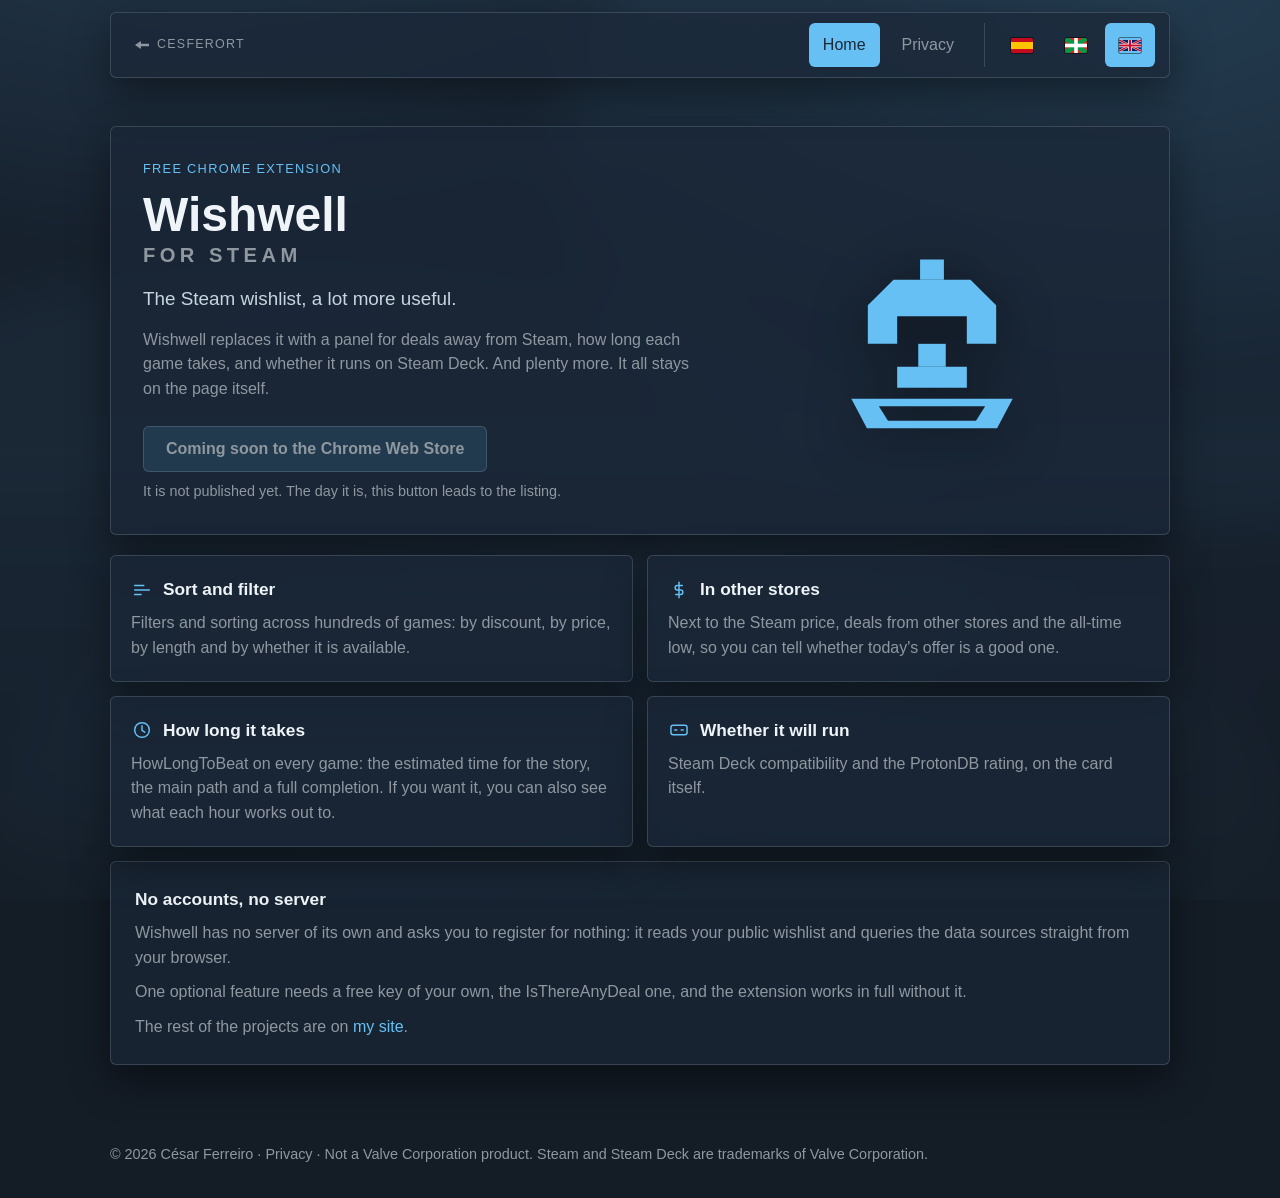
==== en.html @ 17008d9f "La web de Wishwell, dicha con más calma." ====
<!DOCTYPE html>
<html lang="en" translate="no">
<head>
  <meta charset="utf-8">
  <meta name="google" content="notranslate">
  <meta name="viewport" content="width=device-width, initial-scale=1">
  <title>Wishwell for Steam</title>
  <meta name="description" content="Turns the Steam wishlist into a much sharper one: deals away from Steam, how long each game takes and whether it runs on Steam Deck, all in the same panel. And plenty more.">
  <link rel="canonical" href="https://cesferort.github.io/wishwell-site/en.html">
  <meta property="og:type" content="website">
  <meta property="og:locale" content="en_GB">
  <meta property="og:title" content="Wishwell for Steam">
  <meta property="og:description" content="Turns the Steam wishlist into a much sharper one: deals away from Steam, how long each game takes and whether it runs on Steam Deck, all in the same panel. And plenty more.">
  <meta property="og:url" content="https://cesferort.github.io/wishwell-site/en.html">
  <meta property="og:image" content="https://cesferort.github.io/wishwell-site/art/share-2026-11.jpg">
  <meta property="og:image:width" content="1200">
  <meta property="og:image:height" content="630">
  <meta property="og:image:alt" content="The Wishwell arch and rim, set inside a coin.">
  <meta name="twitter:card" content="summary_large_image">
  <link rel="icon" href="art/favicon.png">
  <link rel="stylesheet" href="style.css">
</head>
<body>
  <div class="scene" aria-hidden="true"></div>
  <a class="skip" href="#content">Skip to content</a>
  <header class="bar panel-box">
    <a class="home" href="https://cesferort.github.io/" target="_blank" rel="noopener">
      <span class="home-arrow" aria-hidden="true"></span>Cesferort
    </a>
    <input class="menu-check" id="menu-check" type="checkbox">
    <label class="menu-toggle" for="menu-check"><span class="visually-hidden">Menu</span><span class="burger" aria-hidden="true"></span></label>
    <nav class="nav" aria-label="Pages">
      <a href="en.html" aria-current="page">Home</a>
      <a href="privacy/en.html">Privacy</a>
      <span class="langs">
        <a href="index.html" lang="es" hreflang="es" class="flag flag-es" aria-label="Spanish"><svg class="flag-svg" viewBox="0 0 22 15" aria-hidden="true"><rect width="22" height="15" fill="#c60b1e"/><rect y="4" width="22" height="7" fill="#ffc400"/></svg></a>
        <a href="eu.html" lang="eu" hreflang="eu" class="flag flag-eu" aria-label="Basque"><svg class="flag-svg" viewBox="0 0 22 15" aria-hidden="true"><rect width="22" height="15" fill="#da291c"/><path fill="#009b48" d="M0 0h4.2L22 12.2V15h-4.2L0 2.8z"/><path fill="#009b48" d="M22 0h-4.2L0 12.2V15h4.2L22 2.8z"/><rect x="9.2" width="3.6" height="15" fill="#fff"/><rect y="5.7" width="22" height="3.6" fill="#fff"/></svg></a>
        <a href="en.html" lang="en" aria-current="page" class="flag flag-en" aria-label="English"><svg class="flag-svg" viewBox="0 0 60 30" aria-hidden="true"><path fill="#012169" d="M0 0h60v30H0z"/><path stroke="#fff" stroke-width="6" d="M0 0l60 30m0-30L0 30"/><path stroke="#C8102E" stroke-width="4" d="M0 0l60 30m0-30L0 30"/><path stroke="#fff" stroke-width="10" d="M30 0v30M0 15h60"/><path stroke="#C8102E" stroke-width="6" d="M30 0v30M0 15h60"/></svg></a>
      </span>
    </nav>
  </header>
  <main id="content">
    <section class="hero panel-box">
      <div>
        <p class="eyebrow">Free Chrome extension</p>
        <h1>Wishwell<span class="for">for Steam</span></h1>
        <p class="lead">The Steam wishlist, a lot more useful.</p>
        <p class="plain">Wishwell replaces it with a panel for deals away from Steam, how long each game takes, and whether it runs on Steam Deck. And plenty more. It all stays on the page itself.</p>
        <p class="store">
          <span class="cta cta-soon">Coming soon to the Chrome Web Store</span>
          <!-- Cuando la extensión esté publicada, este enlace sustituye al span de arriba:
               <a class="cta" href="https://chromewebstore.google.com/detail/ID">Install from the Chrome Web Store</a> -->
        </p>
        <p class="store-note">It is not published yet. The day it is, this button leads to the listing.</p>
      </div>
      <svg class="hero-mark" viewBox="0 0 24 24" aria-hidden="true">
        <g fill="currentColor">
          <path d="M5 13.4 5 9.2 7.8 6.4 16.2 6.4 19 9.2 19 13.4 15.8 13.4 15.8 10.4 8.2 10.4 8.2 13.4Z"/>
          <path d="M10.7 4.2h2.6V6.4h-2.6z"/>
          <path d="M10.5 13.4h3V15.9h-3z"/>
          <path d="M8.2 15.9h7.6V18.2H8.2z"/>
          <path fill-rule="evenodd" d="M3.2 19.4h17.6l-1.7 3.2H4.9zM6.2 20.2h11.6l-1 1.6H7.2z"/>
        </g>
      </svg>
    </section>

    <section class="cards" aria-label="What it does">
      <article class="panel-box">
        <h2><svg viewBox="0 0 24 24" aria-hidden="true"><path d="M4 12h16M4 7h10M4 17h7" fill="none" stroke="currentColor" stroke-width="1.6" stroke-linecap="round"/></svg>Sort and filter</h2>
        <p>Filters and sorting across hundreds of games: by discount, by price, by length and by whether it is available.</p>
      </article>
      <article class="panel-box">
        <h2><svg viewBox="0 0 24 24" aria-hidden="true"><path d="M12 3.6v16.8" fill="none" stroke="currentColor" stroke-width="1.6" stroke-linecap="round"/><path d="M15.6 7.2H10.2a2.4 2.4 0 0 0 0 4.8h3.6a2.4 2.4 0 0 1 0 4.8H8.4" fill="none" stroke="currentColor" stroke-width="1.6" stroke-linecap="round"/></svg>In other stores</h2>
        <p>Next to the Steam price, deals from other stores and the all-time low, so you can tell whether today's offer is a good one.</p>
      </article>
      <article class="panel-box">
        <h2><svg viewBox="0 0 24 24" aria-hidden="true"><circle cx="12" cy="12" r="8" fill="none" stroke="currentColor" stroke-width="1.6"/><path d="M12 7.4v5l3 2" fill="none" stroke="currentColor" stroke-width="1.6" stroke-linecap="round"/></svg>How long it takes</h2>
        <p>HowLongToBeat on every game: the estimated time for the story, the main path and a full completion. If you want it, you can also see what each hour works out to.</p>
      </article>
      <article class="panel-box">
        <h2><svg viewBox="0 0 24 24" aria-hidden="true"><rect x="3.2" y="6.8" width="17.6" height="10.4" rx="2.4" fill="none" stroke="currentColor" stroke-width="1.6"/><path d="M7.4 12h2.2M14.4 12h2.2" fill="none" stroke="currentColor" stroke-width="1.6" stroke-linecap="round"/></svg>Whether it will run</h2>
        <p>Steam Deck compatibility and the ProtonDB rating, on the card itself.</p>
      </article>
    </section>

    <!--
      Franja de capturas. Se descomenta cuando existan los cinco archivos de
      art/shots/, que son los mismos que sube la ficha de la Chrome Web Store.
      Tienen que ser capturas reales del panel sobre una lista de deseos de
      verdad: la tienda rechaza recreaciones.

      <section class="shots" aria-label="Capturas">
        <figure class="panel-box shots-wide">
          <img src="art/shots/panel.png" width="1280" height="800" alt="El panel de Wishwell sobre una lista de deseos, con juegos en oferta.">
          <figcaption>El panel sustituye a la lista y la ordena por lo que te interesa.</figcaption>
        </figure>
        <figure class="panel-box">
          <img src="art/shots/filtros.png" width="1280" height="800" alt="El panel de filtros abierto, con la rejilla de tres columnas.">
          <figcaption>Filtros por descuento, precio, duracion y disponibilidad.</figcaption>
        </figure>
        <figure class="panel-box">
          <img src="art/shots/detalle.png" width="1280" height="800" alt="El modal de detalle, con minimo historico y tiempos de juego.">
          <figcaption>Minimo historico, tiempos de HowLongToBeat y comparacion de precio.</figcaption>
        </figure>
        <figure class="panel-box">
          <img src="art/shots/temas.png" width="1280" height="800" alt="Dos temas distintos del panel, uno al lado del otro.">
          <figcaption>Diecinueve temas, incluido uno claro.</figcaption>
        </figure>
        <figure class="panel-box">
          <img src="art/shots/opciones.png" width="1280" height="800" alt="La pagina de opciones, con el apartado de IsThereAnyDeal.">
          <figcaption>Las opciones, con el apartado de IsThereAnyDeal.</figcaption>
        </figure>
      </section>
    -->

    <section class="panel panel-box">
      <h2>No accounts, no server</h2>
      <p>Wishwell has no server of its own and asks you to register for nothing: it reads your public wishlist and queries the data sources straight from your browser.</p>
      <p>One optional feature needs a free key of your own, the IsThereAnyDeal one, and the extension works in full without it.</p>
      <p>The rest of the projects are on <a href="https://cesferort.github.io/" target="_blank" rel="noopener">my site</a>.</p>
    </section>
  </main>
  <footer>
    <p>© 2026 César Ferreiro · <a href="privacy/en.html">Privacy</a> · Not a Valve Corporation product. Steam and Steam Deck are trademarks of Valve Corporation.</p>
  </footer>
</body>
</html>
---- style.css ----
:root {
  color-scheme: dark;
  --bg0: #141c26;
  --bg1: #1b2838;
  --bg2: #2a475e;
  --line: rgba(199, 213, 224, 0.18);
  --text: #c7d5e0;
  --bright: #eef4f8;
  --muted: #8f98a0;
  --accent: #66c0f4;
  --accent-2: #417a9b;
  --sale: #a4d007;
  --radius: 6px;
  --shadow: 0 16px 42px rgba(0, 0, 0, 0.42);
  font-family: "Segoe UI", "Helvetica Neue", sans-serif;
}

* { box-sizing: border-box; }

body {
  margin: 0;
  min-height: 100vh;
  padding-top: 12px;
  color: var(--text);
  background: var(--bg0);
  line-height: 1.55;
}

/* La foto va desenfocada y bajo dos capas de oscurecido. */
.scene {
  position: fixed;
  inset: 0;
  z-index: -1;
  overflow: hidden;
  pointer-events: none;
}

.scene::before {
  content: "";
  position: absolute;
  inset: -48px;
  background:
    radial-gradient(1200px 680px at 18% -10%, rgba(102, 192, 244, 0.13), transparent 60%),
    radial-gradient(1000px 620px at 86% 4%, rgba(65, 122, 155, 0.2), transparent 62%),
    linear-gradient(180deg, rgba(27, 40, 56, 0.72), rgba(18, 25, 34, 0.86)),
    url("art/backdrop.jpg") center / cover no-repeat;
  filter: blur(10px);
}

.skip {
  position: absolute;
  left: 12px;
  top: 12px;
  padding: 8px 12px;
  background: var(--bg1);
  color: var(--bright);
  z-index: 5;
  transform: translateY(-150%);
}

.skip:focus { transform: none; }

.visually-hidden {
  position: absolute;
  width: 1px;
  height: 1px;
  padding: 0;
  margin: -1px;
  overflow: hidden;
  clip: rect(0, 0, 0, 0);
  white-space: nowrap;
  border: 0;
}

/* El enlace al sitio padre va a la izquierda y separado: no es una pagina
   hermana de esta, se sale del sitio. */
.home {
  display: inline-flex;
  align-items: center;
  gap: 8px;
  margin-right: auto;
  min-height: 48px;
  padding: 0 14px 0 10px;
  color: var(--muted);
  text-decoration: none;
  letter-spacing: 0.1em;
  text-transform: uppercase;
  font-size: 0.78rem;
  transition: color 220ms ease;
}

.home:hover { color: var(--accent); }

.home-arrow {
  width: 14px;
  height: 8px;
  background: currentColor;
  clip-path: polygon(0 50%, 42% 0, 42% 34%, 100% 34%, 100% 66%, 42% 66%, 42% 100%);
}

.bar {
  position: sticky;
  top: 0;
  z-index: 2;
  display: flex;
  flex-wrap: wrap;
  align-items: center;
  justify-content: flex-end;
  gap: 4px 8px;
  width: min(1060px, calc(100% - 32px));
  margin: 0 auto;
  padding: 8px 14px;
}

.menu-check {
  position: absolute;
  width: 1px;
  height: 1px;
  padding: 0;
  margin: -1px;
  overflow: hidden;
  clip: rect(0, 0, 0, 0);
  white-space: nowrap;
  border: 0;
}

.menu-toggle { display: none; }

@media (min-width: 801px) {
  .menu-check { display: none; }
}

.burger {
  position: relative;
  display: block;
  width: 18px;
  height: 2px;
  background: var(--text);
}

.burger::before,
.burger::after {
  content: "";
  position: absolute;
  left: 0;
  width: 18px;
  height: 2px;
  background: var(--text);
}

.burger::before { top: -6px; }
.burger::after { top: 6px; }

.nav {
  display: flex;
  flex-wrap: wrap;
  align-items: center;
  justify-content: flex-end;
  gap: 4px 8px;
}

.nav a {
  color: var(--muted);
  text-decoration: none;
  min-height: 44px;
  display: inline-flex;
  align-items: center;
  padding: 0 14px;
  border-radius: var(--radius);
  transition: color 200ms ease, background-color 200ms ease;
}

.nav a:hover { color: var(--bright); background: rgba(102, 192, 244, 0.14); }

.nav a[aria-current="page"] {
  color: var(--bg1);
  background: var(--accent);
}

.langs {
  display: inline-flex;
  gap: 4px;
  margin-left: 8px;
  padding-left: 12px;
  border-left: 1px solid var(--line);
}

main {
  width: min(1060px, calc(100% - 32px));
  margin: 0 auto;
  padding: 24px 0 64px;
}

.hero {
  display: grid;
  grid-template-columns: 1.15fr 0.85fr;
  gap: 28px;
  align-items: center;
  margin-top: 24px;
  padding: 32px;
}

.eyebrow {
  margin: 0 0 10px;
  color: var(--accent);
  letter-spacing: 0.1em;
  text-transform: uppercase;
  font-size: 0.8rem;
}

h1 {
  margin: 0;
  font-size: clamp(2rem, 4.6vw, 3rem);
  font-weight: 650;
  line-height: 1.08;
  color: var(--bright);
}

h1 .for {
  display: block;
  margin-top: 4px;
  font-size: 0.42em;
  font-weight: 600;
  letter-spacing: 0.22em;
  text-transform: uppercase;
  color: var(--muted);
}

.lead {
  margin: 18px 0 0;
  font-size: 1.18rem;
  max-width: 34rem;
}

.plain {
  margin: 14px 0 0;
  max-width: 38rem;
  color: var(--muted);
}

.hero-mark {
  width: min(100%, 220px);
  justify-self: center;
  color: var(--accent);
  filter: drop-shadow(0 12px 28px rgba(0, 0, 0, 0.45));
}

/* Boton de la tienda. `.cta-soon` es el mismo boton apagado, mientras la
   extension no este publicada. */
.store { margin: 24px 0 0; }

.cta {
  display: inline-flex;
  align-items: center;
  justify-content: center;
  min-height: 46px;
  padding: 0 22px;
  border-radius: var(--radius);
  background: var(--accent);
  color: var(--bg1);
  font-weight: 650;
  text-decoration: none;
  border: 1px solid transparent;
  transition: background-color 200ms ease;
}

.cta:hover { background: #8ad1f8; }

.cta-soon {
  background: rgba(102, 192, 244, 0.12);
  border-color: var(--line);
  color: var(--muted);
  font-weight: 600;
  cursor: default;
}

.store-note {
  margin: 8px 0 0;
  color: var(--muted);
  font-size: 0.9rem;
}

.cards {
  display: grid;
  grid-template-columns: 1fr 1fr;
  gap: 14px;
  margin-top: 20px;
}

.cards article {
  padding: 20px;
  transition:
    transform 240ms ease,
    border-color 240ms ease,
    background-color 240ms ease,
    box-shadow 240ms ease;
}

.cards article:hover {
  transform: translateY(-3px);
  border-color: rgba(102, 192, 244, 0.8);
  background: rgba(36, 52, 72, 0.88);
  box-shadow: 0 22px 48px rgba(0, 0, 0, 0.34);
}

.cards h2 {
  display: flex;
  align-items: center;
  gap: 10px;
  margin: 0 0 8px;
  font-size: 1.08rem;
  font-weight: 650;
  color: var(--bright);
}

.cards h2 svg {
  width: 22px;
  height: 22px;
  flex: none;
  color: var(--accent);
}

.cards p { margin: 0; color: var(--muted); }

/* Franja de capturas. El marcado esta escrito y comentado en las tres paginas,
   igual que el enlace de la tienda: las capturas tienen que salir de la
   extension funcionando sobre una lista de deseos real, no de una recreacion,
   porque son las mismas que pide la ficha de la tienda y alli se exige que
   muestren funcionalidad real. */
.shots {
  display: grid;
  grid-template-columns: repeat(auto-fit, minmax(300px, 1fr));
  gap: 14px;
  margin-top: 14px;
}

.shots figure {
  margin: 0;
  padding: 10px 10px 0;
  overflow: hidden;
}

.shots img {
  display: block;
  width: 100%;
  height: auto;
  border-radius: 4px;
}

.shots figcaption {
  padding: 10px 4px 12px;
  color: var(--muted);
  font-size: 0.9rem;
}

.shots-wide { grid-column: 1 / -1; }

.panel {
  margin-top: 14px;
  padding: 24px;
}

.panel h2 {
  margin: 0 0 8px;
  font-size: 1.08rem;
  font-weight: 650;
  color: var(--bright);
}

.panel p, .panel li { margin: 0; color: var(--muted); }
.panel p + p, .panel ul { margin-top: 10px; }
.panel ul { padding-left: 1.2rem; }

.panel a {
  color: var(--accent);
  text-decoration: none;
  transition: color 200ms ease;
}

.panel a:hover { color: var(--bright); }


/* Paginas de texto largo (privacidad). */
article.page { padding: 34px 38px 44px; }

.page h1 {
  margin: 0 0 6px;
  font-size: clamp(1.7rem, 3.6vw, 2.2rem);
}

.page .updated {
  margin: 0 0 30px;
  color: var(--accent);
  font-size: 0.92rem;
}

.page h2 {
  margin: 32px 0 8px;
  font-size: 1.08rem;
  font-weight: 650;
  color: var(--bright);
}

.page p, .page li { color: var(--muted); }
.page p + p { margin-top: 12px; }
.page ul { margin: 10px 0 0; padding-left: 1.3rem; }
.page li + li { margin-top: 10px; }
.page strong { color: var(--text); }

.page code {
  padding: 1px 5px;
  border-radius: 3px;
  background: rgba(102, 192, 244, 0.1);
  color: var(--accent);
  font-size: 0.92em;
}

.page a { color: var(--accent); text-decoration: none; }
.page a:hover { color: var(--bright); }

.legal-note {
  margin-top: 34px;
  padding-top: 16px;
  border-top: 1px solid var(--line);
  font-size: 0.88rem;
}

footer {
  width: min(1060px, calc(100% - 32px));
  margin: 0 auto 32px;
  color: var(--muted);
  font-size: 0.9rem;
}

footer a { color: var(--muted); text-decoration: none; }
footer a:hover { color: var(--bright); }

.panel-box {
  background: rgba(27, 40, 56, 0.72);
  border: 1px solid var(--line);
  border-radius: var(--radius);
  box-shadow: var(--shadow);
}

.hero,
.cards article {
  opacity: 1;
  animation: rise 650ms ease forwards;
}

.cards article:nth-child(2) { animation-delay: 70ms; }
.cards article:nth-child(3) { animation-delay: 140ms; }
.cards article:nth-child(4) { animation-delay: 210ms; }

:focus-visible {
  outline: 2px solid var(--accent);
  outline-offset: 3px;
}

@keyframes rise {
  from { opacity: 0; transform: translateY(10px); }
  to { opacity: 1; transform: none; }
}

@media (max-width: 800px) {
  body { padding-top: 0; }
  .bar { top: 0; width: 100%; margin: 0; border-radius: 0; padding: 6px 8px; }
  .home { font-size: 0.72rem; padding-left: 6px; }
  .menu-toggle {
    display: inline-flex;
    align-items: center;
    justify-content: center;
    width: 48px;
    height: 48px;
    margin-left: auto;
    border-radius: var(--radius);
    cursor: pointer;
  }
  .nav {
    display: none;
    flex-basis: 100%;
    flex-direction: column;
    align-items: stretch;
    padding: 4px 0 8px;
  }
  .menu-check:checked ~ .nav { display: flex; }
  .menu-check:focus-visible + .menu-toggle {
    outline: 2px solid var(--accent);
    outline-offset: 3px;
  }
  .menu-check:checked + .menu-toggle .burger { background: transparent; }
  .menu-check:checked + .menu-toggle .burger::before { top: 0; transform: rotate(45deg); }
  .menu-check:checked + .menu-toggle .burger::after { top: 0; transform: rotate(-45deg); }
  .langs {
    flex-basis: auto;
    justify-content: flex-start;
    width: 100%;
    margin: 4px 0 0;
    padding: 8px 0 0;
    border-left: 0;
    border-top: 1px solid var(--line);
  }
  .hero {
    grid-template-columns: 1fr;
    padding: 26px 20px 30px;
  }
  .cards { grid-template-columns: 1fr; }
  .hero-mark { width: min(100%, 160px); }
}

@media (prefers-reduced-motion: reduce) {
  .hero,
  .cards article { animation: none; }
  .cards article:hover { transform: none; }
}

/* Idioma: la bandera, no las siglas. */
.langs a.flag .flag-svg {
  width: 22px;
  height: 15px;
  display: block;
  border-radius: 2px;
  box-shadow: 0 0 0 1px rgba(0, 0, 0, 0.45);
}
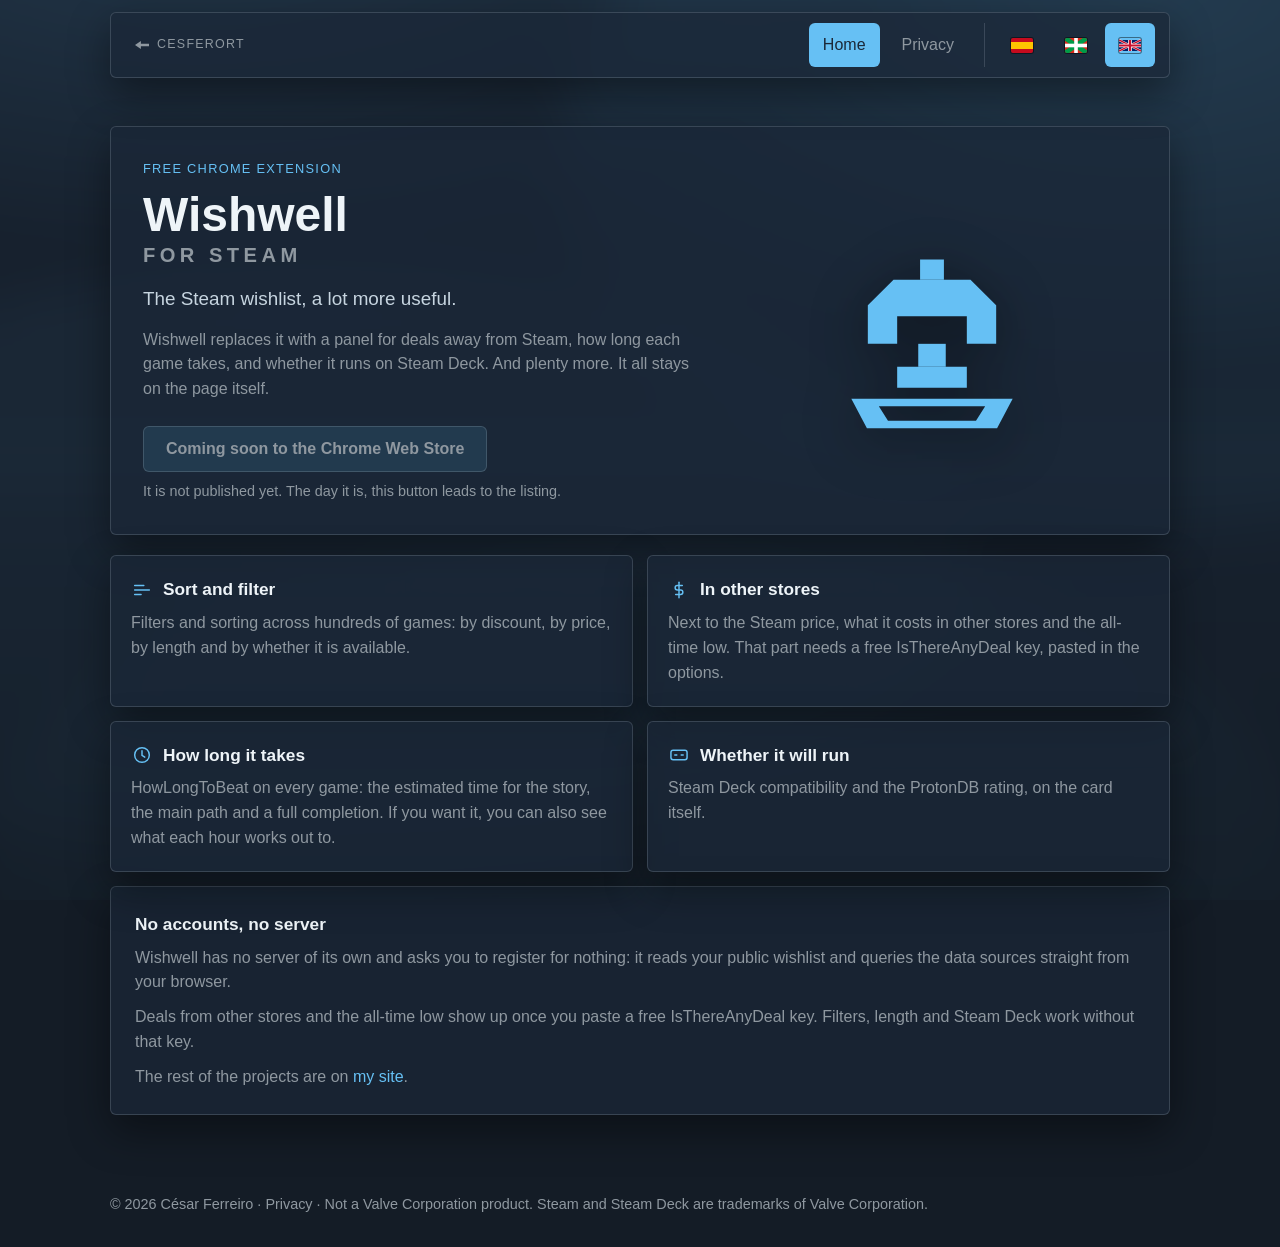
==== commit 8231a949: "La web deja de nombrar CheapShark." ====
--- a/en.html
+++ b/en.html
@@ -71,7 +71,7 @@
       </article>
       <article class="panel-box">
         <h2><svg viewBox="0 0 24 24" aria-hidden="true"><path d="M12 3.6v16.8" fill="none" stroke="currentColor" stroke-width="1.6" stroke-linecap="round"/><path d="M15.6 7.2H10.2a2.4 2.4 0 0 0 0 4.8h3.6a2.4 2.4 0 0 1 0 4.8H8.4" fill="none" stroke="currentColor" stroke-width="1.6" stroke-linecap="round"/></svg>In other stores</h2>
-        <p>Next to the Steam price, deals from other stores and the all-time low, so you can tell whether today's offer is a good one.</p>
+        <p>Next to the Steam price, what it costs in other stores and the all-time low. That part needs a free IsThereAnyDeal key, pasted in the options.</p>
       </article>
       <article class="panel-box">
         <h2><svg viewBox="0 0 24 24" aria-hidden="true"><circle cx="12" cy="12" r="8" fill="none" stroke="currentColor" stroke-width="1.6"/><path d="M12 7.4v5l3 2" fill="none" stroke="currentColor" stroke-width="1.6" stroke-linecap="round"/></svg>How long it takes</h2>
@@ -116,7 +116,7 @@
     <section class="panel panel-box">
       <h2>No accounts, no server</h2>
       <p>Wishwell has no server of its own and asks you to register for nothing: it reads your public wishlist and queries the data sources straight from your browser.</p>
-      <p>One optional feature needs a free key of your own, the IsThereAnyDeal one, and the extension works in full without it.</p>
+      <p>Deals from other stores and the all-time low show up once you paste a free IsThereAnyDeal key. Filters, length and Steam Deck work without that key.</p>
       <p>The rest of the projects are on <a href="https://cesferort.github.io/" target="_blank" rel="noopener">my site</a>.</p>
     </section>
   </main>
